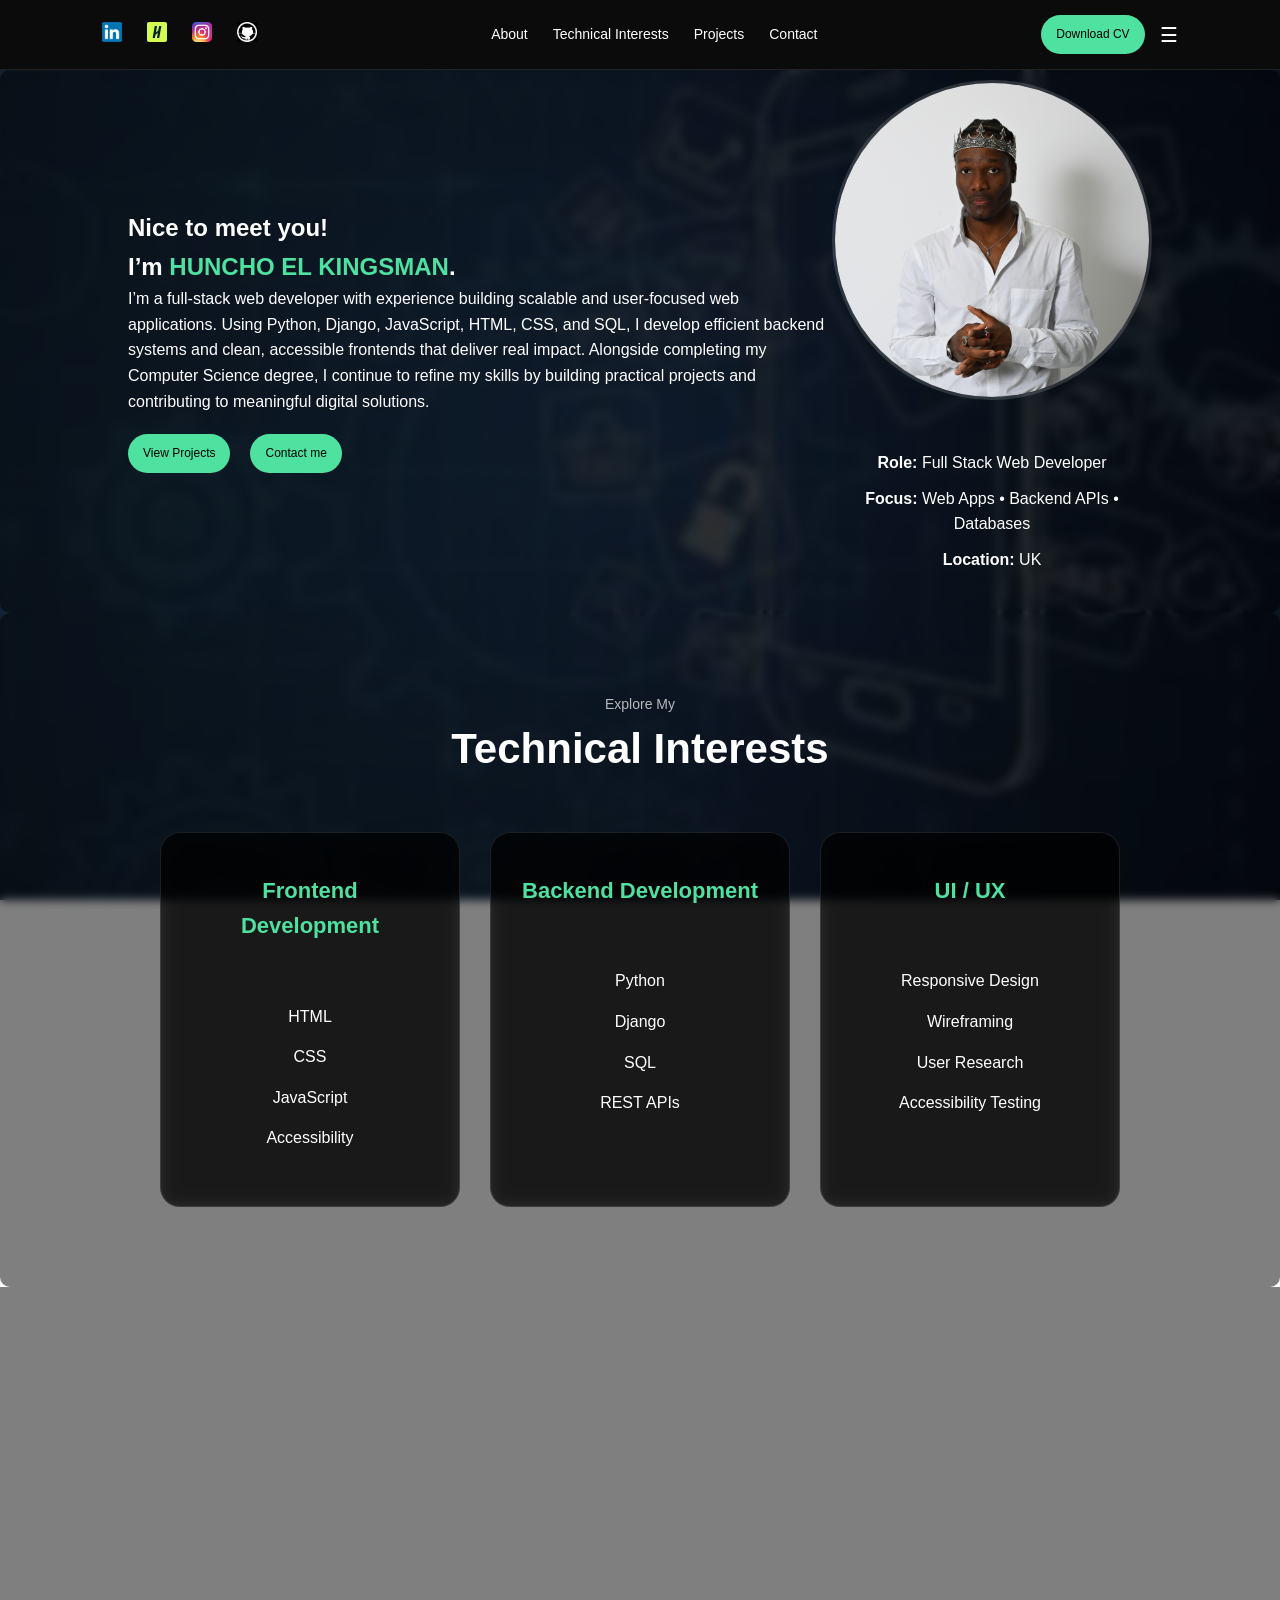
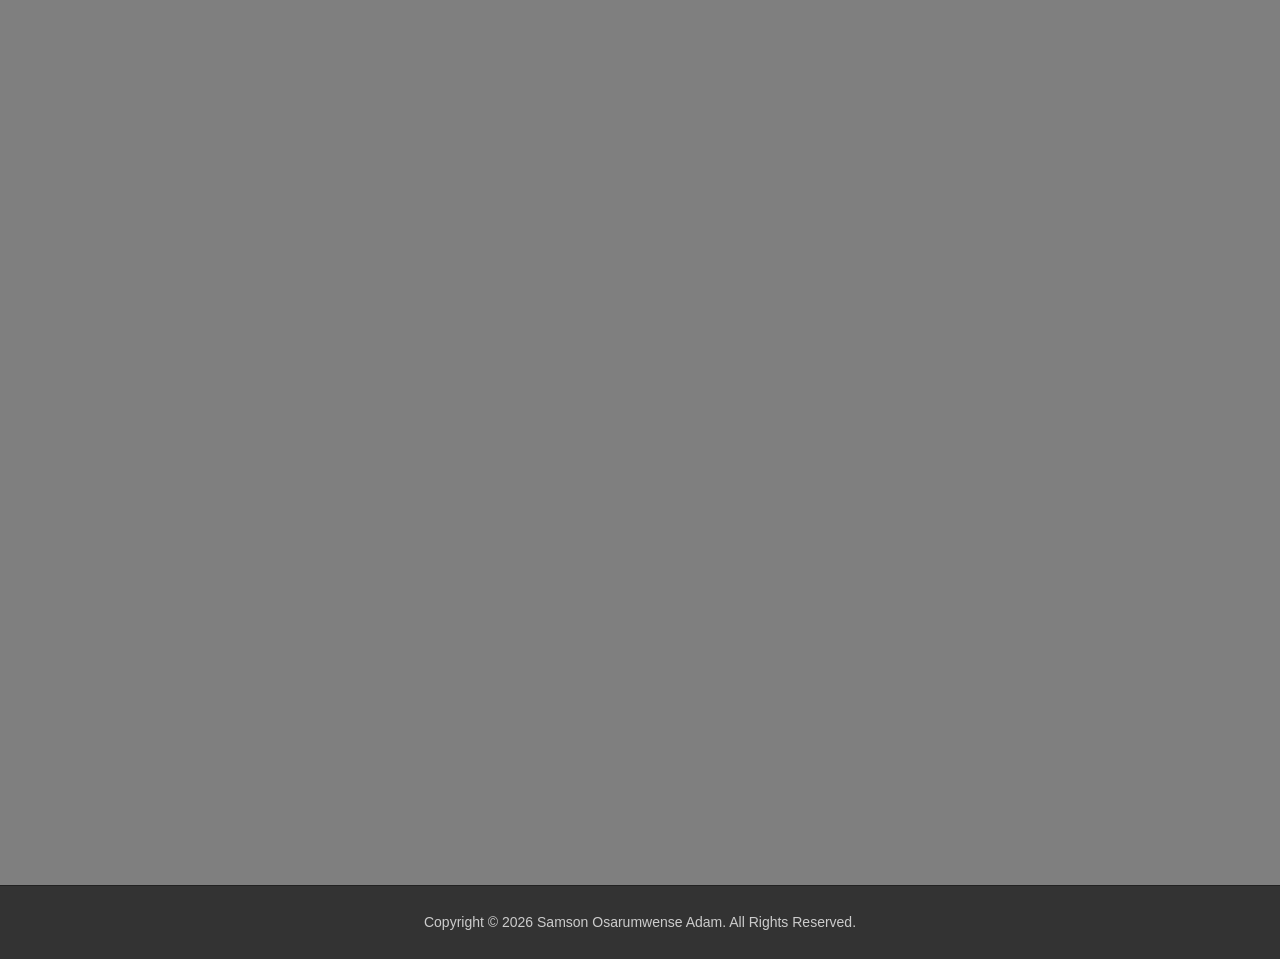
==== index.html @ 4e00e1d6 "feat: add structured case study pages for SocialMint, Streetwear, and Secure Voting System" ====
<!DOCTYPE html>
<html lang="en">
<head>
  <meta charset="UTF-8" />
  <meta name="viewport" content="width=device-width, initial-scale=1.0"/>
  <title>SAMSON OSARUMWENSE ADAM | Portfolio</title>
  <link rel="stylesheet" href="style.css" />
</head>

<body>

<header class="navbar">
  <div class="nav-left">
    <a href="https://www.linkedin.com/in/samson-adam-41969b33a/" target="_blank">
      <img src="img/LinkedIn.png" alt="LinkedIn profile">
      </a>
    <a href="https://herts.joinhandshake.co.uk/profiles/947651" target="_blank">
      <img src="img/handshake.svg" alt="Handshake profile">
      </a>
    <a href="https://www.instagram.com/elkingsman.xx?igsh=aGJnajRzOTYybTNi&utm_source=qr" target="_blank">
      <img src="img/Instagram.png" alt="Instagram profile">
      </a>
   <a href="https://github.com/Sa22akr" target="_blank">
      <img src="img/github.png" alt="github profile">
      </a>
  </div>

  <nav class="nav">
    <a href="#about">About</a>
    <a href="#TechI">Technical Interests</a>
    <a href="#projects" >Projects</a>
    <a href="#contact">Contact</a>
  </nav>

  <div class="nav-right">
    <a href="Samson Adam CV.pdf" download class="cta">Download CV</a>

    <!-- mobile button -->
    <div class="menu-btn">☰</div>
  </div>
</header>

  <!-- HERO -->
  <section id="about" class="hero">
    <div class="hero-text">
      <h1>Nice to meet you! <br> 
        
        I’m <span>HUNCHO EL KINGSMAN</span>.</h1>
      <p>I’m a full-stack web developer with experience building scalable 
        and user-focused web applications. Using Python, Django, JavaScript, 
        HTML, CSS, and SQL, I develop efficient backend systems and clean, 
        accessible frontends that deliver real impact.

        Alongside completing my Computer Science degree, I continue to refine 
        my skills by building practical projects and contributing to meaningful digital solutions.</p>
      
      <div class="hero-buttons">
       <a href="#projects" class="cta">View Projects</a>
        <a href="#contact" class="cta">Contact me</a>
      </div>

    </div>


    <div class="hero-right">
  <img src="img/profile.JPG" alt="Portrait of HUNCHO EL KINGSMAN" class="profile-img">

  <div class="info-card">
    <p><strong>Role:</strong> Full Stack Web Developer</p>
    <p><strong>Focus:</strong> Web Apps • Backend APIs • Databases</p>
    <p><strong>Location:</strong> UK</p>
  </div>
</div>

  </section>

 <!-- Technical Interest -->
  <section id="TechI" class="experience">
  <p class="section-subtitle">Explore My</p>
  <h2 class="section-title">Technical Interests</h2>

  <div class="experience-container">

    <div class="experience-card">
      <h3>Frontend Development</h3>
      <ul>
        <li>HTML</li>
        <li>CSS</li>
        <li>JavaScript</li>
        <li>Accessibility</li>
      </ul>
    </div>

    <div class="experience-card">
      <h3>Backend Development</h3>
      <ul>
        <li>Python</li>
        <li>Django</li>
        <li>SQL</li>
        <li>REST APIs</li>
      </ul>
    </div>

    <div class="experience-card">
      <h3>UI / UX</h3>
      <ul>
        <li>Responsive Design</li>
        <li>Wireframing</li>
        <li>User Research</li>
        <li>Accessibility Testing</li>
      </ul>
    </div>

  </div>
</section>

  <!-- PROJECTS -->
  <section id="projects" class="projects">
    <h2>Projects</h2>

    <div class="project-grid">
      <div class="card">
        <div class="hero-slider">
         <img src="img/slide7.png" class="slide active">
         <img src="img/slide2.png" class="slide">
          <img src="img/slide3.png" class="slide">
          <img src="img/slide4.png" class="slide">
          </div>
        <h4>Working Title — Streetwear Brand Website</h4>

<p class="project-summary">
  A responsive streetwear e-commerce concept built with modular frontend 
  architecture and scalable layout structure.
</p>

<div class="project-meta">
  <span><strong>Role:</strong> Frontend Developer</span>
  <span><strong>Focus:</strong> Responsive UI • Component Structure • UX</span>
</div>

<p class="tech-stack">
  <strong>Stack:</strong> HTML5, CSS3, JavaScript
</p>

        <div class="project-links">
    <a href="#" class="project-btn">GitHub</a>
    <a href="#" class="project-btn">Live Demo</a>
    <a href="projects/streetwear.html" class="project-btn">Case Study</a>
  </div>

      </div>

      <div class="card">
        <div class="hero-slider">
         <img src="img/slide1.png" class="slide active">
         <img src="img/slide2.png" class="slide">
          <img src="img/slide3.png" class="slide">
          <img src="img/slide4.png" class="slide">
          <img src="img/slide5.png" class="slide">
          </div>
        <h4>Social Media Engagement and Microtask Platform</h4>

<p class="project-summary">
  A secure Django-based platform implementing authentication, 
  strict validation logic, and relational database integrity.
</p>

<div class="project-meta">
  <span><strong>Role:</strong> Full-Stack Developer</span>
  <span><strong>Focus:</strong> Authentication • Validation Logic • Data Modelling</span>
</div>

<p class="tech-stack">
  <strong>Stack:</strong> HTML, CSS, JavaScript, Django, SQL
</p>

        <div class="project-links">
    <a href="#" class="project-btn">GitHub</a>
    <a href="#" class="project-btn">Live Demo</a>
    <a href="projects/microtask.html" class="project-btn">Case Study</a>
  </div>


   </div>

      <div class="card">
        <div class="hero-slider">
         <img src="img/slide1.png" class="slide active">
         <img src="img/slide2.png" class="slide">
          <img src="img/slide3.png" class="slide">
          <img src="img/slide4.png" class="slide">
          <img src="img/slide5.png" class="slide">
          </div>
        <h4>Social Media Engagement and Microtask Platform</h4>

<p class="project-summary">
  A secure Django-based platform implementing authentication, 
  strict validation logic, and relational database integrity.
</p>

<div class="project-meta">
  <span><strong>Role:</strong> Full-Stack Developer</span>
  <span><strong>Focus:</strong> Authentication • Validation Logic • Data Modelling</span>
</div>

<p class="tech-stack">
  <strong>Stack:</strong> HTML, CSS, JavaScript, Django, SQL
</p>

        <div class="project-links">
    <a href="#" class="project-btn">GitHub</a>
    <a href="#" class="project-btn">Live Demo</a>
    <a href="projects/secure-voting.html" class="project-btn">Case Study</a>
  </div>

      </div>


      </div>
    </div>
  </section>

  <!-- CONTACT -->
  <section id="contact" class="contact">
    <h2>Contact</h2>
    <form class="contact-form"
      action="https://formspree.io/f/xojnpynz"
      method="POST">
      <input type="text" name="name" placeholder="Name" required>
      <input type="email" name="email" placeholder="Email" required>
      <textarea name="message" placeholder="Message" required></textarea>
      <button type="submit">Send message</button>
    </form>
  </section>

  <footer class="footer">
  <p>Copyright © <span id="year"></span> Samson Osarumwense Adam. All Rights Reserved.</p>
</footer>

  <script src="script.js"></script>
</body>
</html>
---- style.css ----
* {
  margin: 0;
  padding: 0;
  box-sizing: border-box;
  font-family: Arial, Helvetica, sans-serif;
}

.navbar {
  position: sticky;
  top: 0;
  z-index: 1000;
  background: #0b0b0b;
  color: white;
  display: flex;
  align-items: center;
  justify-content: space-between;
  padding: 15px 8%;
  border-bottom: 1px solid #222;
}

.logo {
  font-weight: bold;
  font-size: 18px;
}

.nav {
  display: flex;
  gap: 25px;
}

.nav a {
  color: white;
  text-decoration: none;
  font-size: 14px;
}

.nav-left a {
  margin-right: 10px;
  font-size: 12px;
  text-decoration: none;
  color: white;
}
.nav-left {
  display: flex;
  align-items: center;
  gap: 15px;
}

.nav-left a img {
  width: 20px;
  height: 20px;
  object-fit: contain;
}

.nav-left a {
  font-size: 20px;
}


.nav-right {
  display: flex;
  align-items: center;
  gap: 15px;
}

.cta {
  background: #4ee1a0;
  border: none;
  padding: 10px 15px;
  border-radius: 20px;
  cursor: pointer;
  font-size: 12px;
  text-decoration: none;
  color: black;
}

/* hide mobile button on desktop */
.menu-btn {
  font-size: 20px;
  cursor: pointer;
}

/*MOBILE */
@media (max-width: 900px) {
  .nav {
    position: absolute;
    top: 70px;
    right: 0;
    background: #111;
    flex-direction: column;
    width: 200px;
    padding: 20px;
    display: none;
  }

  .nav.open {
    display: flex;
  }

  .menu-btn {
    display: block;
  }
}

body {
  position: relative;
  color: white;
  line-height: 1.6;
}


body::before {
  content: "";
  position: fixed;
  inset: 0;
  background: url("img/bg.jfif") center/cover no-repeat;
  z-index: -2;
}

body::after {
  content: "";
  position: fixed;
  inset: 0;
  background: rgba(0, 0, 0, 0.6); /* darkness level */
  z-index: -1;
}

.hero, .experience, .projects, .contact {
  background: rgba(0,0,0,0.5);
  backdrop-filter: blur(5px);
  border-radius: 10px;
}

/* HERO */
.hero {
  display: flex;
  justify-content: space-between;
  align-items: center;
  padding: 10px 10%;
}

.hero-buttons {
  display: flex;
  gap: 20px;   /* change this number to increase/decrease space */
  margin-top: 20px;
  text-align: center;
  align-items: center;
}


.hero span {
  color: #4ee1a0;
}

/* ===============================
   PROJECT SLIDESHOW
================================= */

.hero-slider {
  position: relative;
  width: 100%;
  height: 300px; /* choose ONE height */
  overflow: hidden;
  border-radius: 20px;
}



.hero-slider .slide {
  position: absolute;
  width: 100%;
  height: 100%;
  object-fit: cover;  /* shows full image */
  background: #ffffff00;  
  opacity: 0;
  transition: opacity 0.8s ease-in-out;
}

.hero-slider .slide.active {
  opacity: 1;
}

/* RIGHT SIDE HERO */
.hero-right {
  display: flex;
  flex-direction: column;
  align-items: center;
  gap: 20px;
}

/* ROUND IMAGE */
.profile-img {
  width: 320px;
  height: 320px;
  object-fit: cover;
  border-radius: 50%;
  border: 3px solid rgba(255,255,255,0.15);
}

/* INFO CARD */
.info-card {
  width: 100%;
  max-width: 420px;
  padding: 20px;
  border-radius: 16px;

  

  border: none;   /* ← remove the outline */

  text-align: center;
}


.info-card p {
  margin: 10px 0;
}



.btn {
  display: inline-block;
  margin-top: 20px;
  color: #4ee1a0;
  text-decoration: none;
  border-bottom: 2px solid #4ee1a0;
}

/* ===============================
   TECHNICAL INTERESTS / EXPERIENCE
================================= */

.experience {
  padding: 80px 10%;
  text-align: center;
}

.section-subtitle {
  font-size: 14px;
  opacity: 0.7;
}

.section-title {
  font-size: 42px;
  margin-bottom: 50px;
}

.experience-container {
  display: flex;
  justify-content: center;
  gap: 30px;
  flex-wrap: wrap;
}

.experience-card {
  background: rgba(0,0,0,0.6);
  backdrop-filter: blur(8px);
  border-radius: 20px;
  padding: 40px 30px;
  width: 300px;
  border: 1px solid rgba(255,255,255,0.1);
  transition: 0.3s ease;
}

.experience-card:hover {
  transform: translateY(-8px);
  border-color: #4ee1a0;
}

.experience-card h3 {
  margin-bottom: 60px;
  font-size: 22px;
  color: #4ee1a0;
}

.experience-card ul {
  list-style: none;
}

.experience-card li {
  margin: 15px 0;
  font-size: 16px;
}

/* PROJECTS */
.projects {
  padding: 60px 10%;
}

.project-grid {
  display: grid;
  grid-template-columns: repeat(auto-fit, minmax(250px, 1fr));
  gap: 20px;
  margin-top: 30px;
}

.card img {
  width: 100%;
  border-radius: 10px;
}

.card p {
  margin-bottom: 20px;
}

/* CONTACT */
.contact {
  padding: 60px 10%;
}

.contact form {
  display: flex;
  flex-direction: column;
  gap: 15px;
}

input, textarea {
  padding: 10px;
  border: none;
  border-radius: 5px;
}

button {
  background: #4ee1a0;
  padding: 12px;
  border: none;
  cursor: pointer;
}

@media (max-width: 900px) {
  .hero {
    flex-direction: column;
    text-align: center;
    gap: 30px;
  }
}

/* CENTER HERO TEXT ON MOBILE */
@media (max-width: 900px) {
  .hero-text {
    text-align: center;
    align-items: center;
  }
}

/* MOBILE: center hero buttons */
@media (max-width: 900px) {
  .hero-buttons {
    display: flex;
    justify-content: center;
    gap: 15px;
  }
}


/* ===============================
   PROJECT BUTTONS
================================= */

.project-links {
  display: flex;
  justify-content: flex-start; /* aligns left */
  gap: 20px;
  width: 100%;
}

.project-btn {
  padding: 12px 30px;
  border-radius: 40px;
  border: 1px solid rgba(255,255,255,0.3);
  text-decoration: none;
  color: white;
  font-weight: 500;
  transition: 0.3s ease;
}

.project-btn:hover {
  background: #4ee1a0;
  color: black;
  border-color: #4ee1a0;
  transform: translateY(-3px);
}


/* ===============================
   CASE STUDY
================================= */


.case-body {
  background: linear-gradient(135deg, #0b0f17, #111827);
  color: #ffffff;
  font-family: 'Inter', sans-serif;
  margin: 0;
}

.case-header {
  padding: 2rem 10%;
}

.back-link {
  text-decoration: none;
  color: #5ef2b6;
  font-weight: 600;
}

.case-hero {
  padding: 2rem 10% 4rem 10%;
}

.case-hero h1 {
  font-size: 2.2rem;
  margin-bottom: 1rem;
}

.case-tagline {
  max-width: 700px;
  opacity: 0.8;
  margin-bottom: 1.5rem;
}

.case-badges span {
  display: inline-block;
  background: rgba(94, 242, 182, 0.1);
  border: 1px solid #5ef2b6;
  padding: 6px 12px;
  margin-right: 8px;
  border-radius: 20px;
  font-size: 0.8rem;
}

.case-container {
  padding: 0 10% 4rem 10%;
}

.case-card {
  background: #141a23;
  padding: 2rem;
  margin-bottom: 2rem;
  border-radius: 12px;
  box-shadow: 0 10px 30px rgba(0,0,0,0.3);
  transition: transform 0.3s ease;
}

.case-card:hover {
  transform: translateY(-5px);
}

.case-card h2 {
  margin-bottom: 1rem;
  color: #5ef2b6;
}

.case-card ul {
  padding-left: 1.2rem;
}

.case-footer {
  text-align: center;
  padding: 3rem 0;
  opacity: 0.6;
}



/* ===============================
   FOOTER
================================= */
.footer {
  background: rgba(0,0,0,0.8);
  text-align: center;
  padding: 25px;
  font-size: 14px;
  color: #ccc;
  border-top: 1px solid #222;
}
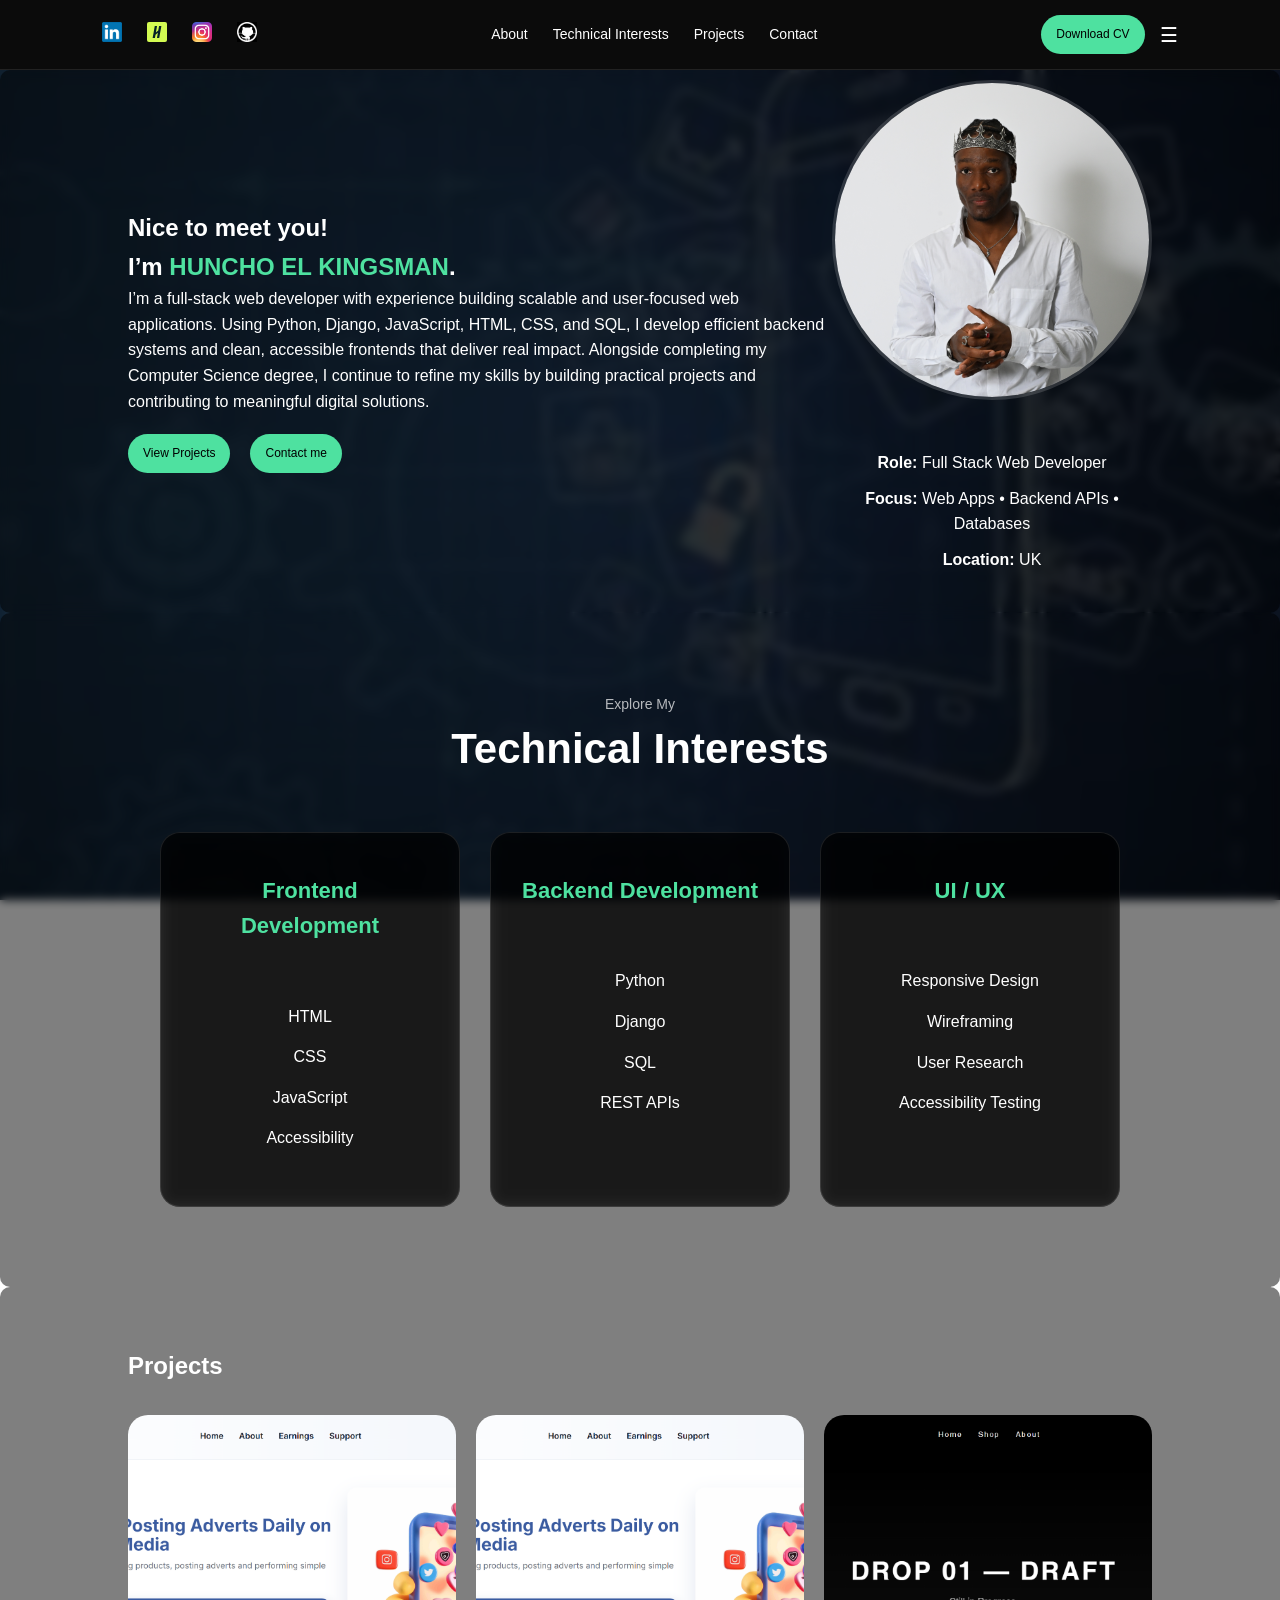
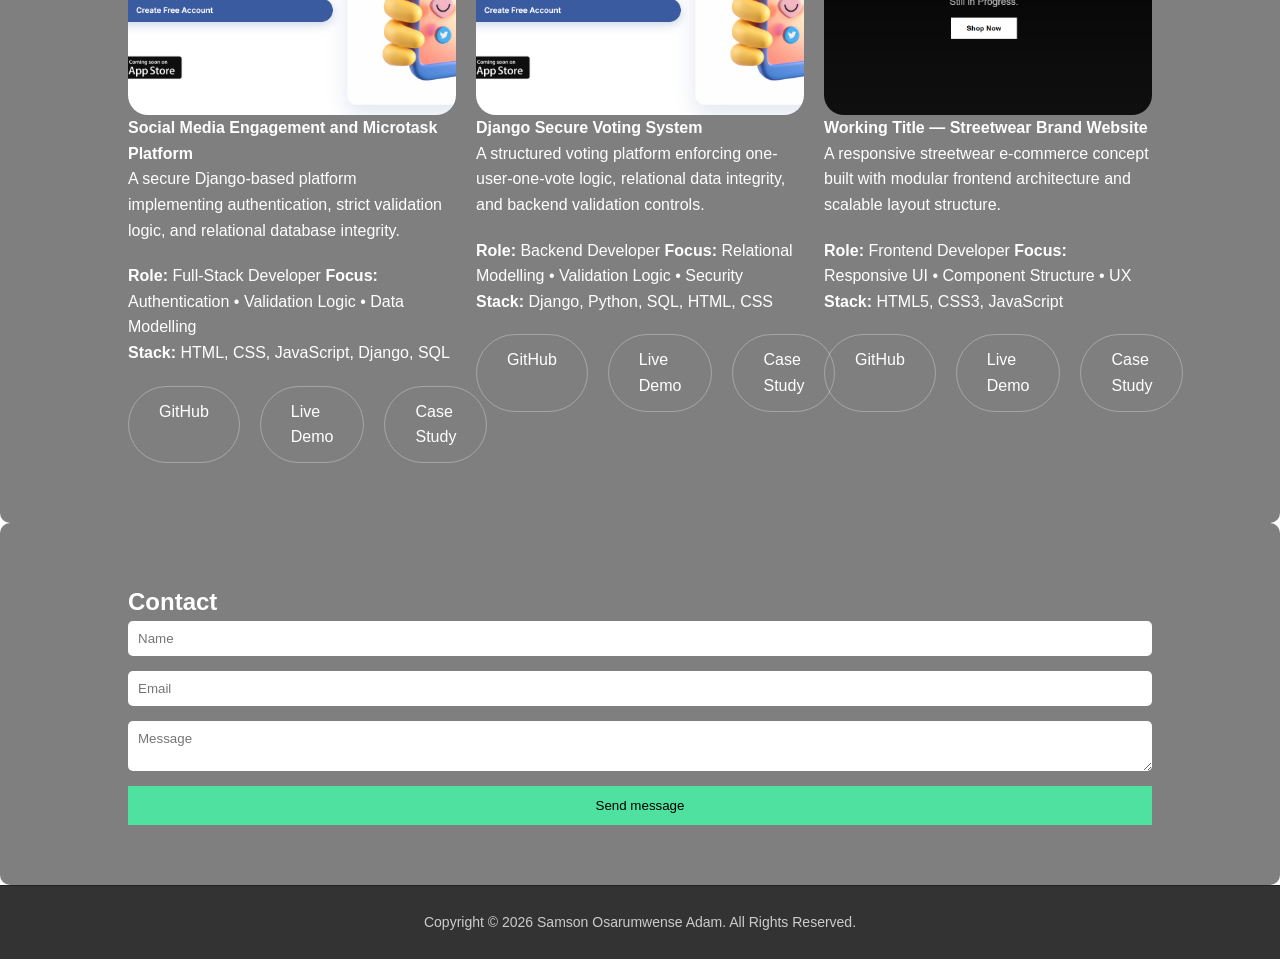
==== commit d69fb1e9: "..." ====
--- a/index.html
+++ b/index.html
@@ -119,36 +119,6 @@
     <h2>Projects</h2>
 
     <div class="project-grid">
-      <div class="card">
-        <div class="hero-slider">
-         <img src="img/slide7.png" class="slide active">
-         <img src="img/slide2.png" class="slide">
-          <img src="img/slide3.png" class="slide">
-          <img src="img/slide4.png" class="slide">
-          </div>
-        <h4>Working Title — Streetwear Brand Website</h4>
-
-<p class="project-summary">
-  A responsive streetwear e-commerce concept built with modular frontend 
-  architecture and scalable layout structure.
-</p>
-
-<div class="project-meta">
-  <span><strong>Role:</strong> Frontend Developer</span>
-  <span><strong>Focus:</strong> Responsive UI • Component Structure • UX</span>
-</div>
-
-<p class="tech-stack">
-  <strong>Stack:</strong> HTML5, CSS3, JavaScript
-</p>
-
-        <div class="project-links">
-    <a href="#" class="project-btn">GitHub</a>
-    <a href="#" class="project-btn">Live Demo</a>
-    <a href="projects/streetwear.html" class="project-btn">Case Study</a>
-  </div>
-
-      </div>
 
       <div class="card">
         <div class="hero-slider">
@@ -179,42 +149,68 @@
     <a href="#" class="project-btn">Live Demo</a>
     <a href="projects/microtask.html" class="project-btn">Case Study</a>
   </div>
-
-
    </div>
+
+      <div class="card">
+  <div class="hero-slider">
+    <img src="img/slide1.png" class="slide active" alt="Secure Voting screenshot">
+    <img src="img/slide2.png" class="slide" alt="Secure Voting screenshot">
+    <img src="img/slide3.png" class="slide" alt="Secure Voting screenshot">
+    <img src="img/slide4.png" class="slide" alt="Secure Voting screenshot">
+    <img src="img/slide5.png" class="slide" alt="Secure Voting screenshot">
+  </div>
+
+  <h4>Django Secure Voting System</h4>
+
+  <p class="project-summary">
+    A structured voting platform enforcing one-user-one-vote logic,
+    relational data integrity, and backend validation controls.
+  </p>
+
+  <div class="project-meta">
+    <span><strong>Role:</strong> Backend Developer</span>
+    <span><strong>Focus:</strong> Relational Modelling • Validation Logic • Security</span>
+  </div>
+
+  <p class="tech-stack">
+    <strong>Stack:</strong> Django, Python, SQL, HTML, CSS
+  </p>
+
+  <div class="project-links">
+    <a href="#" class="project-btn">GitHub</a>
+    <a href="#" class="project-btn">Live Demo</a>
+    <a href="projects/secure-voting.html" class="project-btn">Case Study</a>
+  </div>
+</div>
 
       <div class="card">
         <div class="hero-slider">
-         <img src="img/slide1.png" class="slide active">
+         <img src="img/slide7.png" class="slide active">
          <img src="img/slide2.png" class="slide">
           <img src="img/slide3.png" class="slide">
           <img src="img/slide4.png" class="slide">
-          <img src="img/slide5.png" class="slide">
           </div>
-        <h4>Social Media Engagement and Microtask Platform</h4>
+        <h4>Working Title — Streetwear Brand Website</h4>
 
 <p class="project-summary">
-  A secure Django-based platform implementing authentication, 
-  strict validation logic, and relational database integrity.
+  A responsive streetwear e-commerce concept built with modular frontend 
+  architecture and scalable layout structure.
 </p>
 
 <div class="project-meta">
-  <span><strong>Role:</strong> Full-Stack Developer</span>
-  <span><strong>Focus:</strong> Authentication • Validation Logic • Data Modelling</span>
+  <span><strong>Role:</strong> Frontend Developer</span>
+  <span><strong>Focus:</strong> Responsive UI • Component Structure • UX</span>
 </div>
 
 <p class="tech-stack">
-  <strong>Stack:</strong> HTML, CSS, JavaScript, Django, SQL
+  <strong>Stack:</strong> HTML5, CSS3, JavaScript
 </p>
 
         <div class="project-links">
     <a href="#" class="project-btn">GitHub</a>
     <a href="#" class="project-btn">Live Demo</a>
-    <a href="projects/secure-voting.html" class="project-btn">Case Study</a>
-  </div>
-
-      </div>
-
+    <a href="projects/streetwear.html" class="project-btn">Case Study</a>
+  </div>
 
       </div>
     </div>
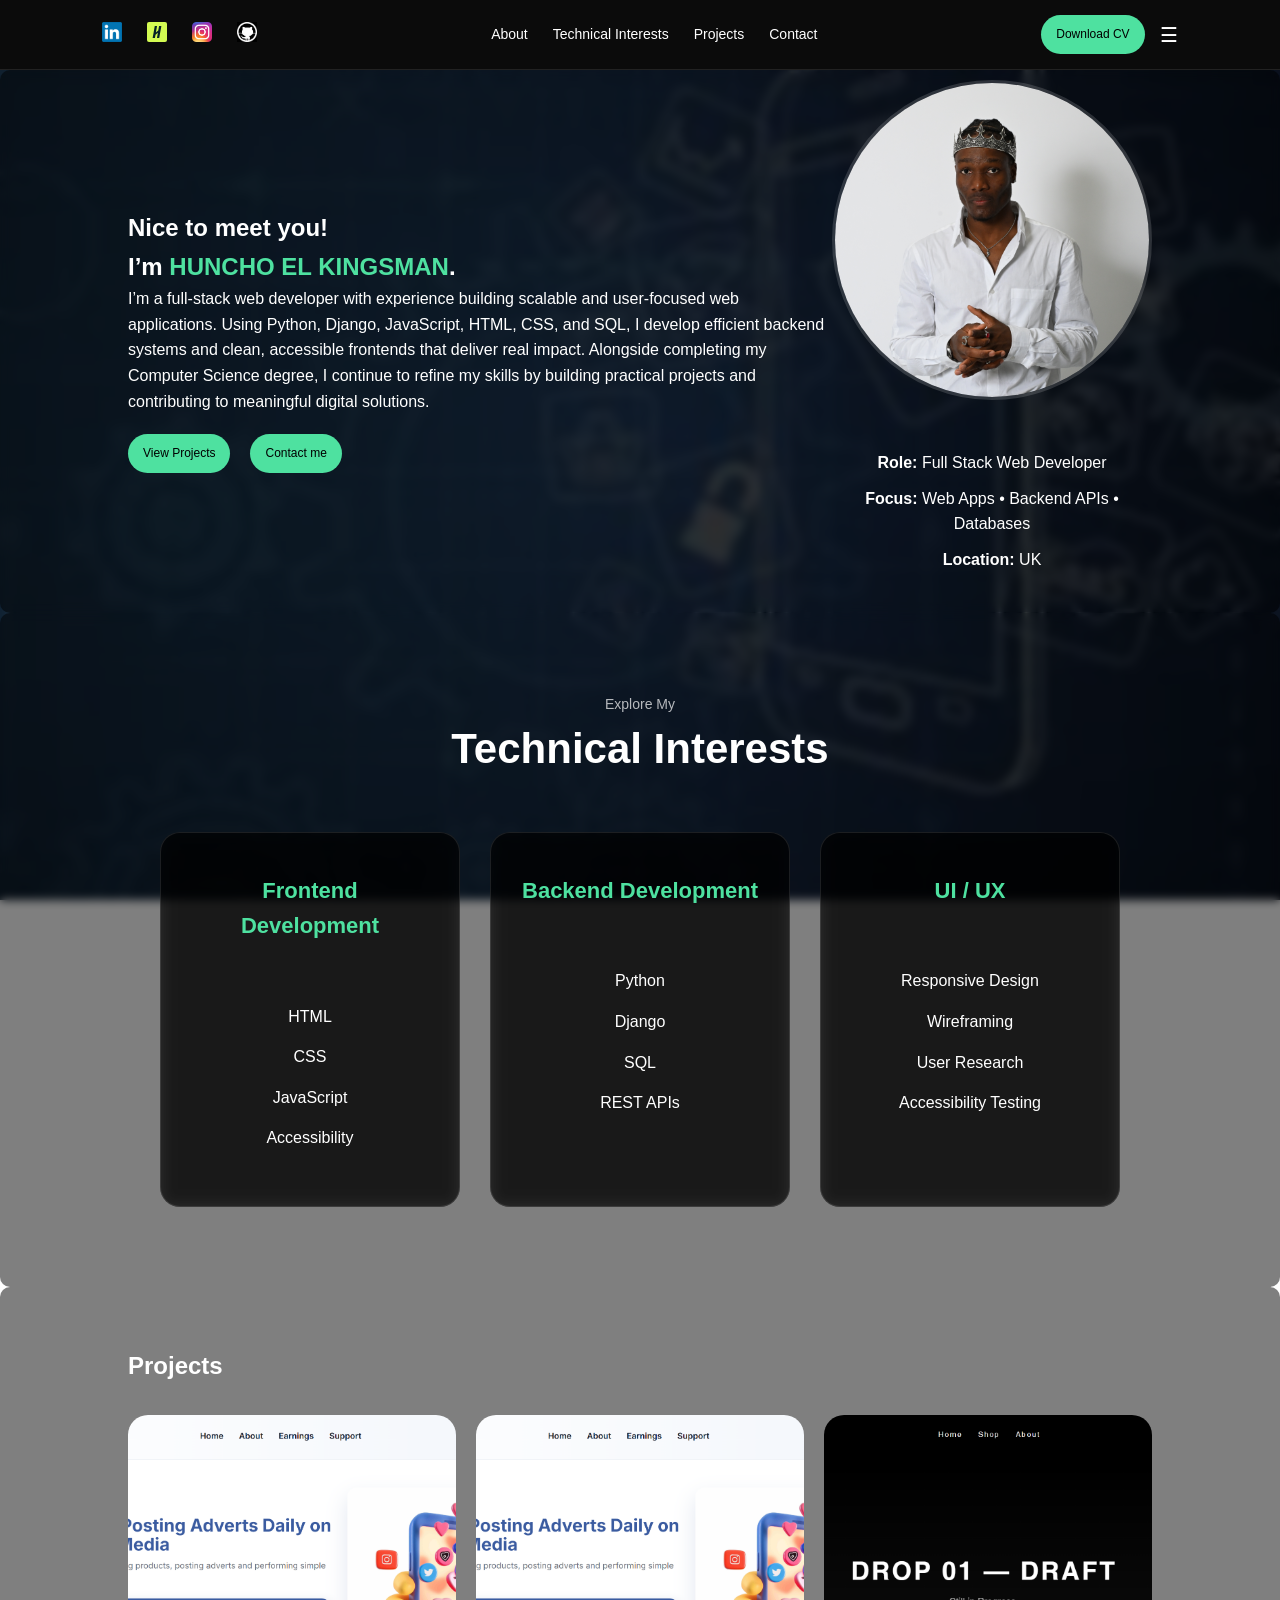
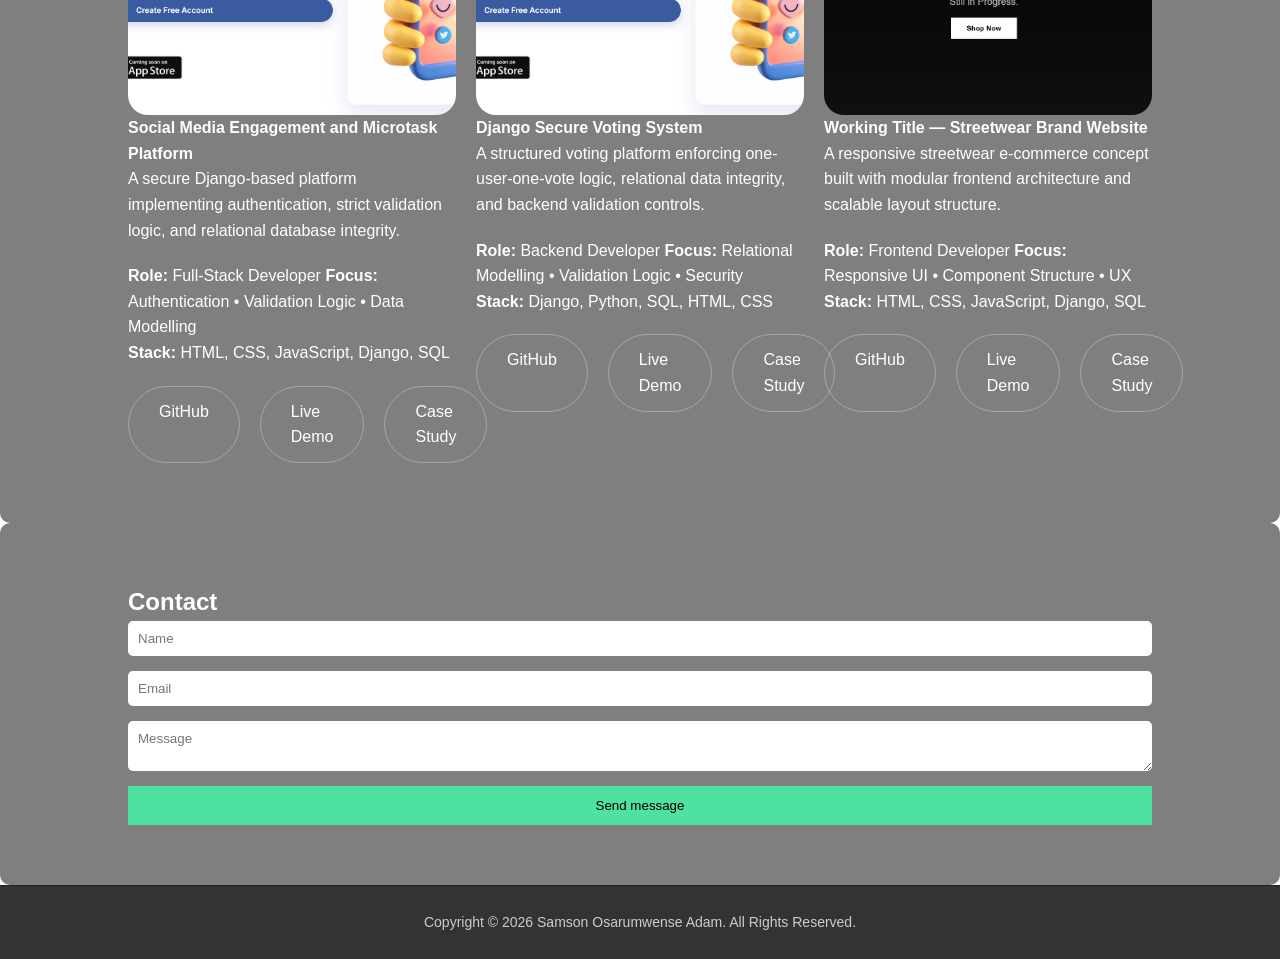
==== commit 4e8bd3c8: "..." ====
--- a/index.html
+++ b/index.html
@@ -145,7 +145,7 @@
 </p>
 
         <div class="project-links">
-    <a href="#" class="project-btn">GitHub</a>
+    <a href="https://github.com/Sa22akr/SocialMint-Website" class="project-btn">GitHub</a>
     <a href="#" class="project-btn">Live Demo</a>
     <a href="projects/microtask.html" class="project-btn">Case Study</a>
   </div>
@@ -177,7 +177,7 @@
   </p>
 
   <div class="project-links">
-    <a href="#" class="project-btn">GitHub</a>
+    <a href="https://github.com/Sa22akr/Djanjo-voting-system" class="project-btn">GitHub</a>
     <a href="#" class="project-btn">Live Demo</a>
     <a href="projects/secure-voting.html" class="project-btn">Case Study</a>
   </div>
@@ -203,11 +203,11 @@
 </div>
 
 <p class="tech-stack">
-  <strong>Stack:</strong> HTML5, CSS3, JavaScript
+  <strong>Stack:</strong> HTML, CSS, JavaScript, Django, SQL
 </p>
 
         <div class="project-links">
-    <a href="#" class="project-btn">GitHub</a>
+    <a href="https://github.com/Sa22akr/Working-Title-by-HEK" class="project-btn">GitHub</a>
     <a href="#" class="project-btn">Live Demo</a>
     <a href="projects/streetwear.html" class="project-btn">Case Study</a>
   </div>
--- a/style.css
+++ b/style.css
@@ -460,8 +460,46 @@
   padding: 3rem 0;
   opacity: 0.6;
 }
-
-
+@media (max-width: 768px) {
+  .project-links {
+    display: flex;
+    flex-direction: column;
+    gap: 12px;
+  }
+
+.project-btn {
+  padding: 10px 20px;   /* smaller vertical + horizontal padding */
+  font-size: 0.9rem;    /* slightly smaller text */
+  border-radius: 20px;  /* optional: slightly tighter shape */
+}
+}
+
+@media (max-width: 768px) {
+  .hero-slider img {
+    height: auto;
+    max-height: 260px;
+    object-fit: cover;
+    border-radius: 16px;
+  }
+}
+
+@media (max-width: 768px) {
+  .project-summary {
+    font-size: 0.9rem;
+    line-height: 1.6;
+  }
+
+  .project-meta span {
+    display: block;
+    margin-top: 6px;
+  }
+}
+
+@media (max-width: 768px) {
+  .card {
+    padding: 20px;
+  }
+}
 
 /* ===============================
    FOOTER
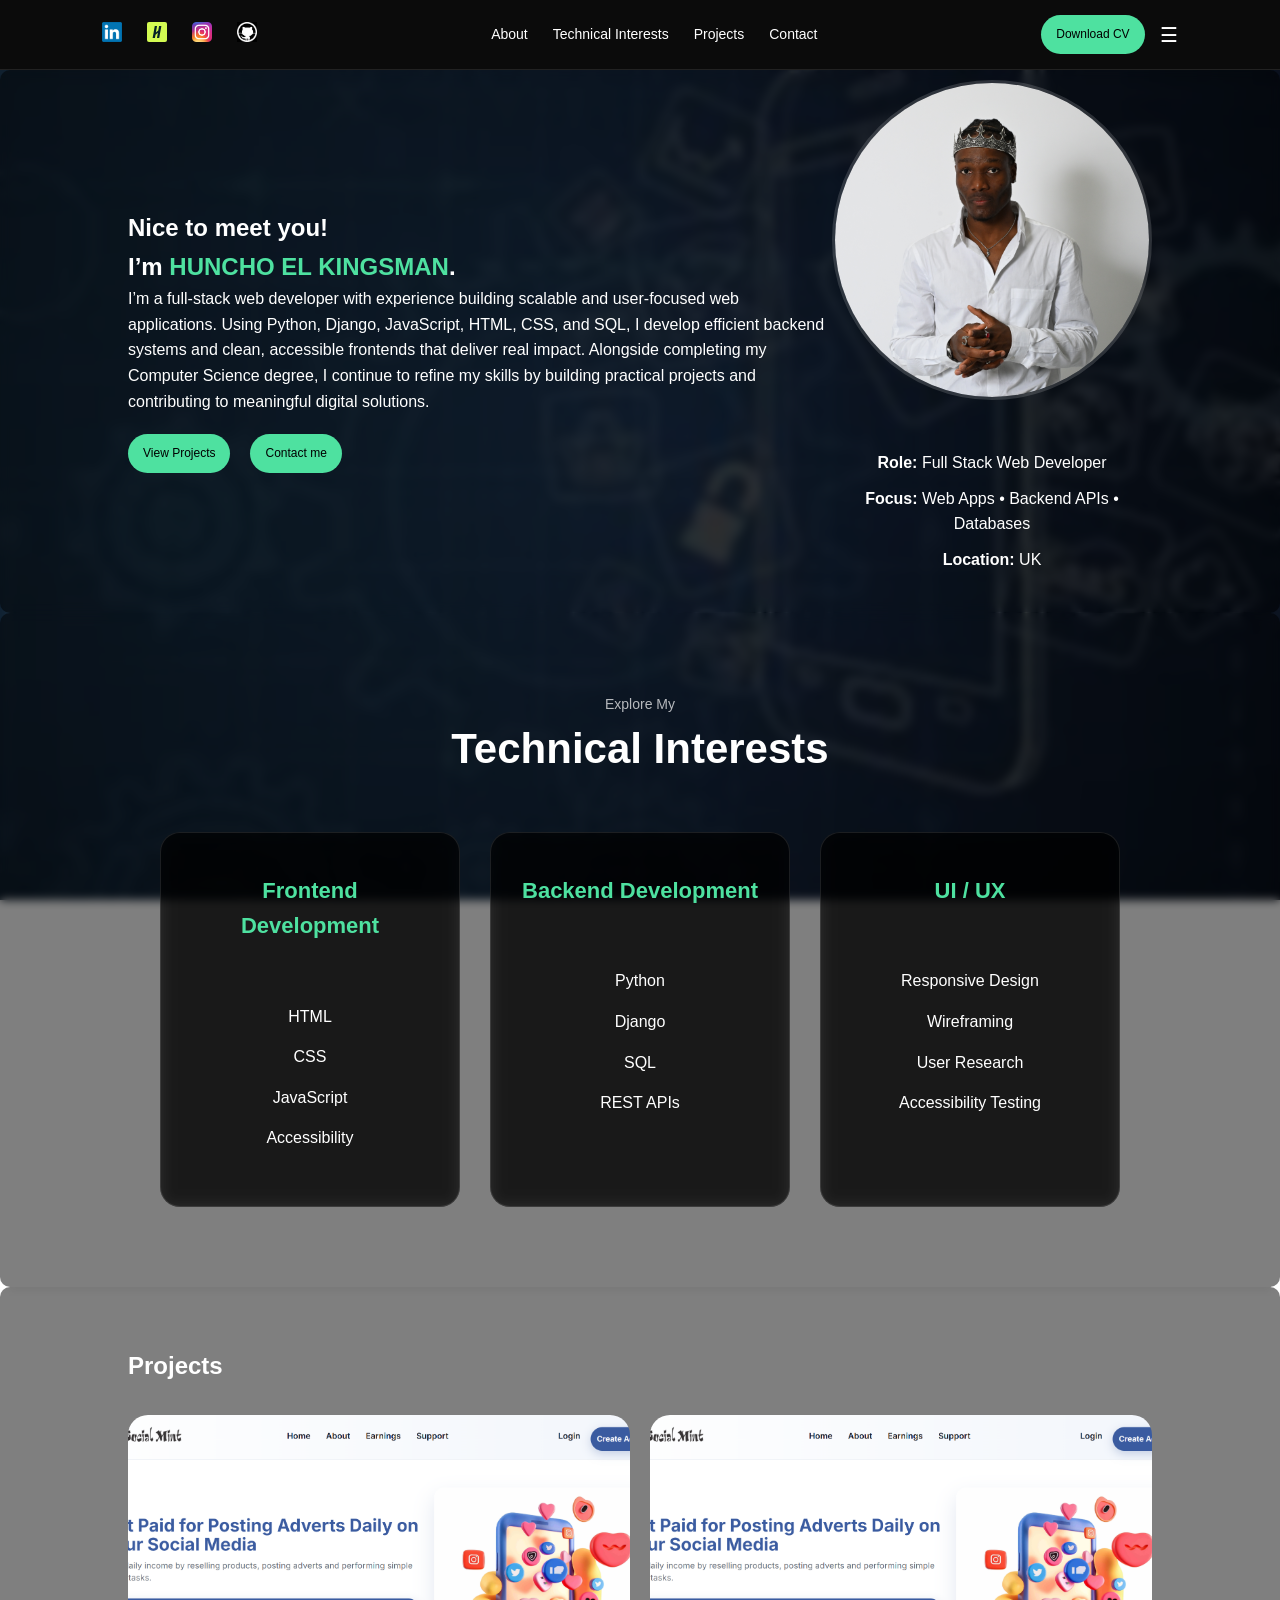
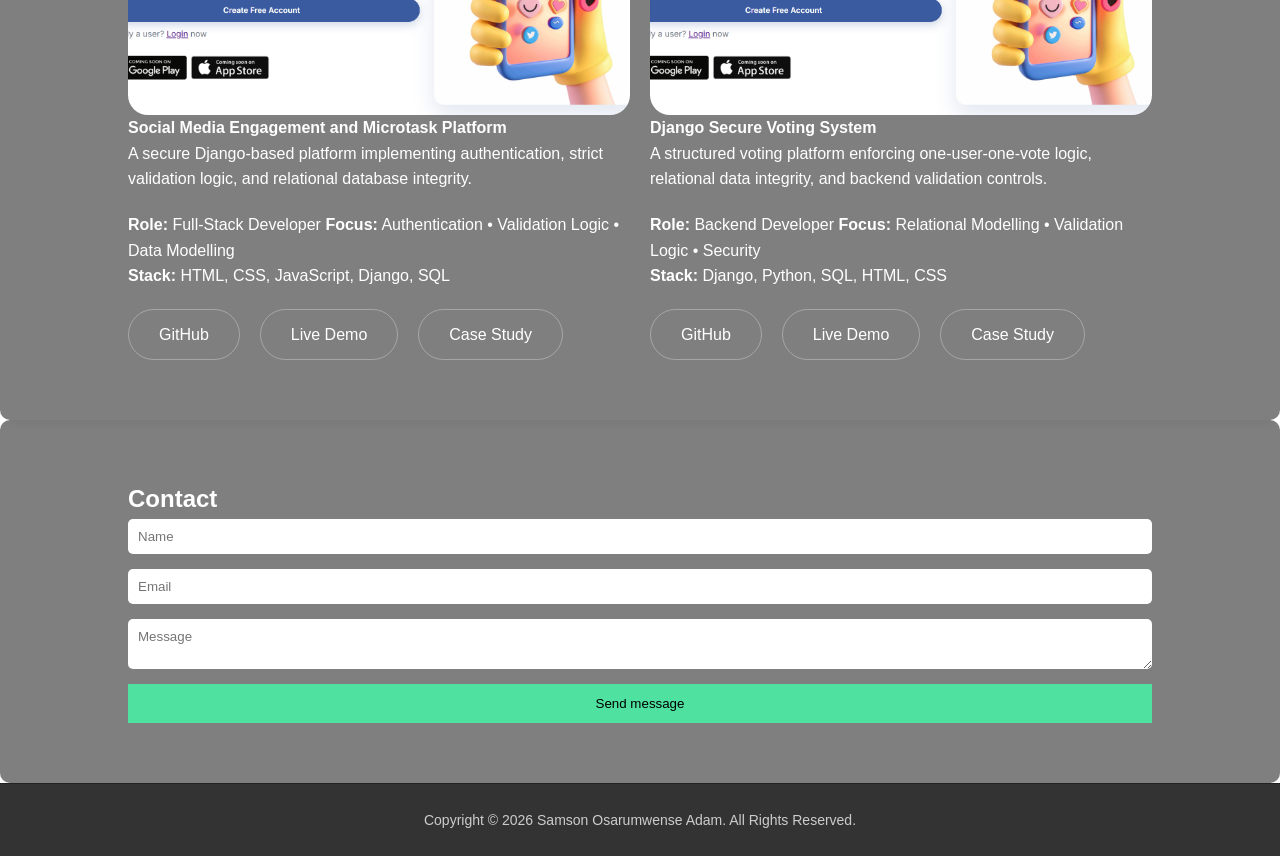
==== commit f46e5c41: "..." ====
--- a/index.html
+++ b/index.html
@@ -183,34 +183,7 @@
   </div>
 </div>
 
-      <div class="card">
-        <div class="hero-slider">
-         <img src="img/slide7.png" class="slide active">
-         <img src="img/slide2.png" class="slide">
-          <img src="img/slide3.png" class="slide">
-          <img src="img/slide4.png" class="slide">
-          </div>
-        <h4>Working Title — Streetwear Brand Website</h4>
-
-<p class="project-summary">
-  A responsive streetwear e-commerce concept built with modular frontend 
-  architecture and scalable layout structure.
-</p>
-
-<div class="project-meta">
-  <span><strong>Role:</strong> Frontend Developer</span>
-  <span><strong>Focus:</strong> Responsive UI • Component Structure • UX</span>
-</div>
-
-<p class="tech-stack">
-  <strong>Stack:</strong> HTML, CSS, JavaScript, Django, SQL
-</p>
-
-        <div class="project-links">
-    <a href="https://github.com/Sa22akr/Working-Title-by-HEK" class="project-btn">GitHub</a>
-    <a href="#" class="project-btn">Live Demo</a>
-    <a href="projects/streetwear.html" class="project-btn">Case Study</a>
-  </div>
+
 
       </div>
     </div>
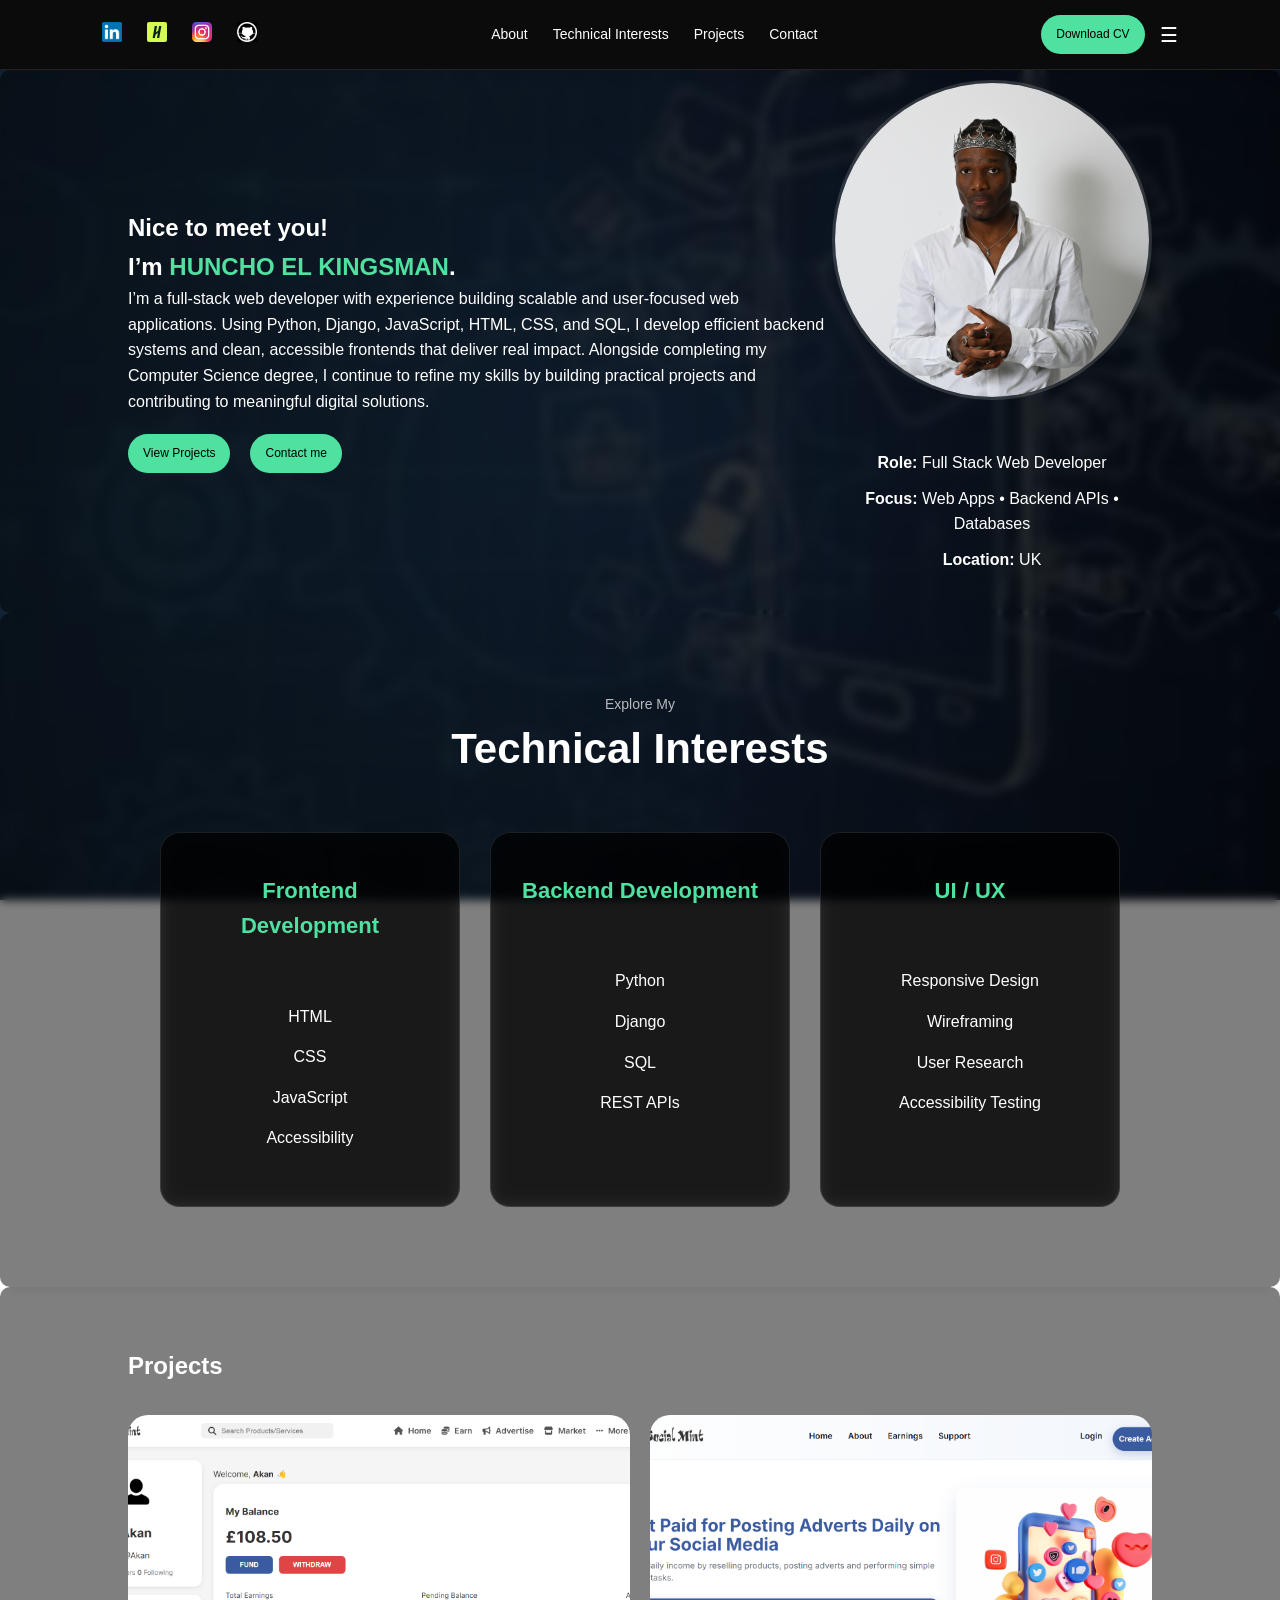
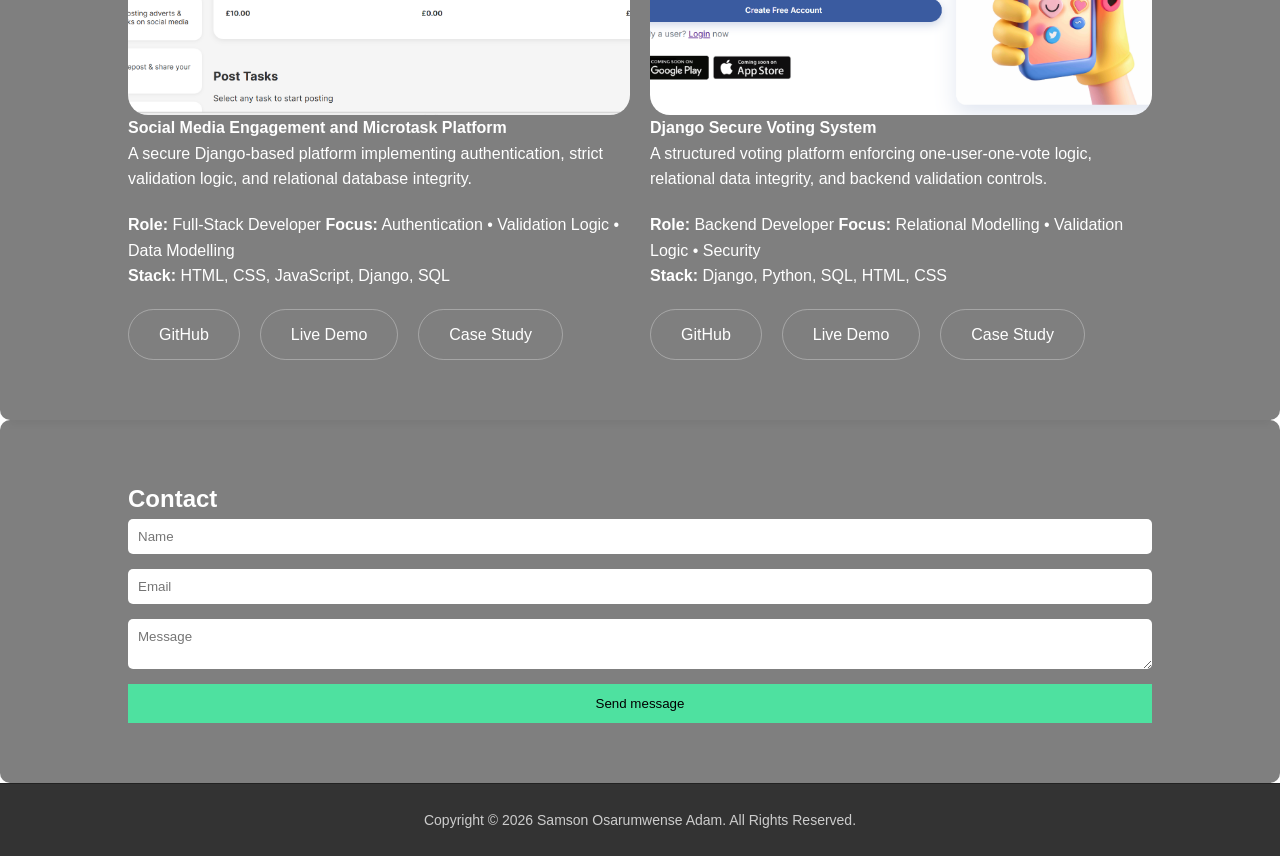
==== commit 18aa434c: "added a live demo link to socialmint project" ====
--- a/index.html
+++ b/index.html
@@ -146,7 +146,7 @@
 
         <div class="project-links">
     <a href="https://github.com/Sa22akr/SocialMint-Website" class="project-btn">GitHub</a>
-    <a href="#" class="project-btn">Live Demo</a>
+    <a href="https://socialmint.cc" class="project-btn">Live Demo</a>
     <a href="projects/microtask.html" class="project-btn">Case Study</a>
   </div>
    </div>
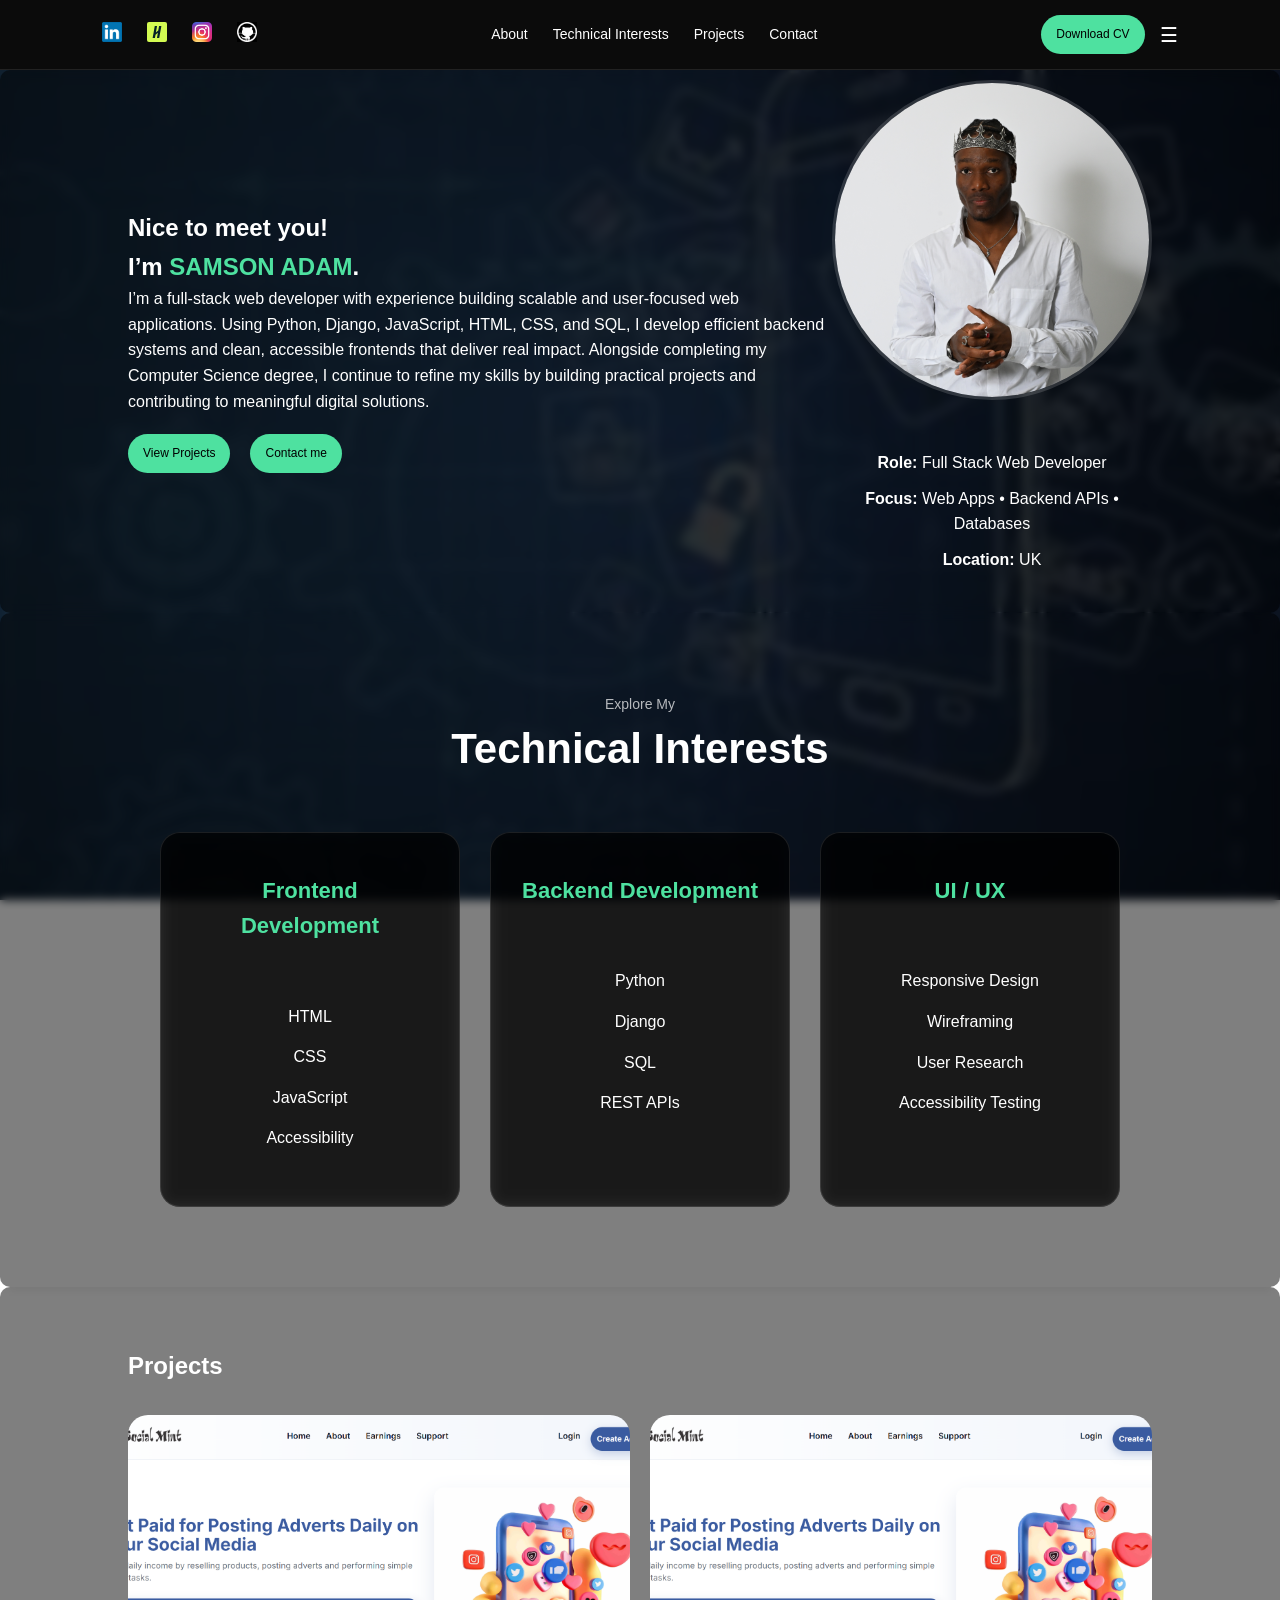
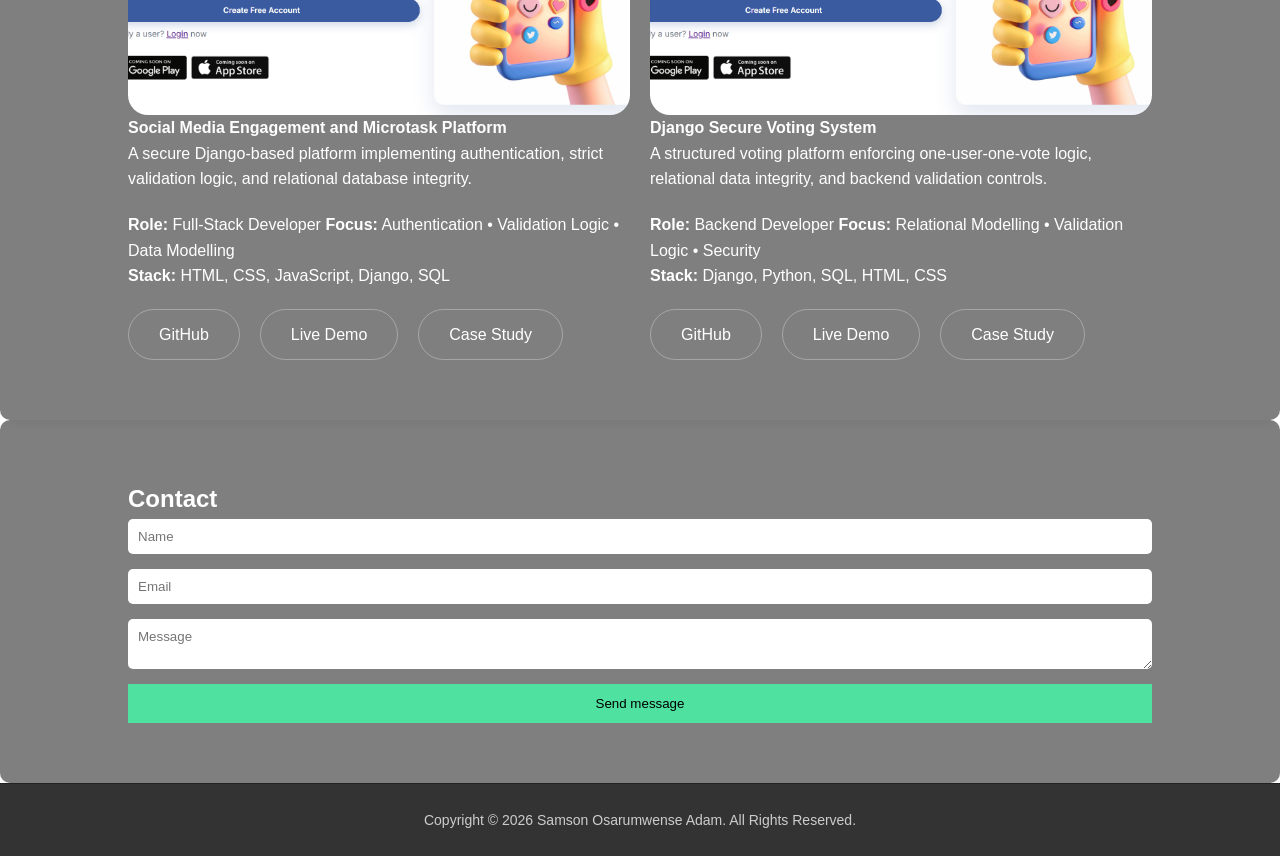
==== commit ab1e43b7: "NAME Update" ====
--- a/index.html
+++ b/index.html
@@ -45,7 +45,7 @@
     <div class="hero-text">
       <h1>Nice to meet you! <br> 
         
-        I’m <span>HUNCHO EL KINGSMAN</span>.</h1>
+        I’m <span>SAMSON ADAM</span>.</h1>
       <p>I’m a full-stack web developer with experience building scalable 
         and user-focused web applications. Using Python, Django, JavaScript, 
         HTML, CSS, and SQL, I develop efficient backend systems and clean, 
